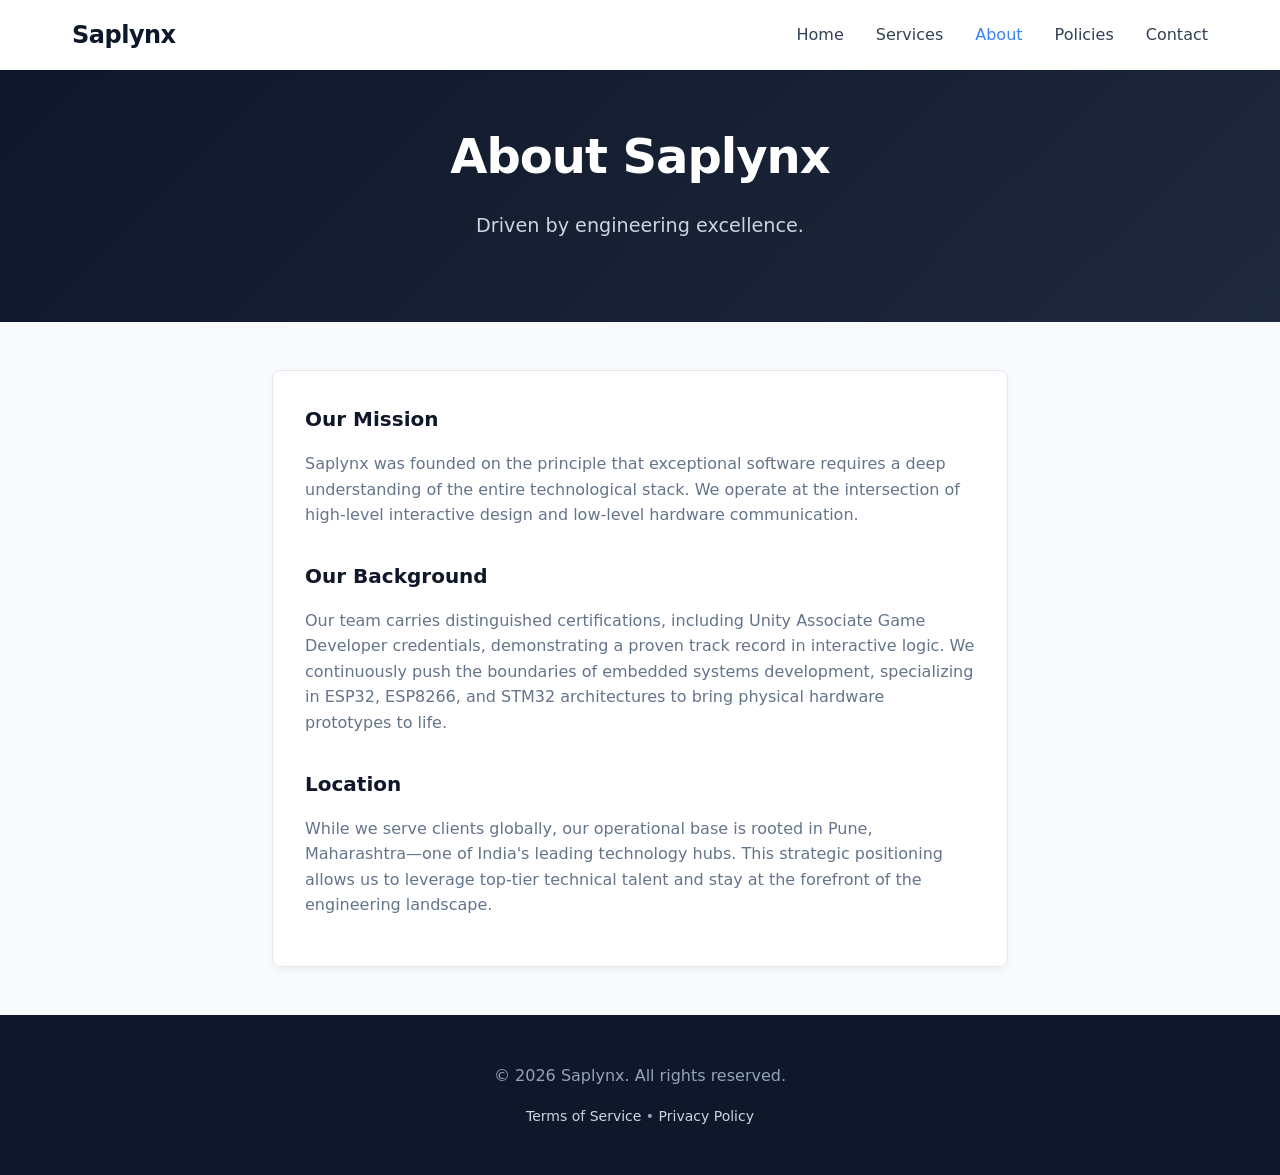
==== about.html @ 7571489c "update" ====
<!DOCTYPE html>
<html lang="en">
<head>
    <meta charset="UTF-8">
    <meta name="viewport" content="width=device-width, initial-scale=1.0">
    <title>About | Saplynx</title>
    <link rel="stylesheet" href="styles.css">
</head>
<body>
    <nav>
        <div class="nav-container">
            <a href="index.html" class="logo">Saplynx</a>
            <div class="nav-links">
                <a href="index.html" >Home</a>
                <a href="services.html" >Services</a>
                <a href="about.html" class="active">About</a>
                <a href="policies.html" >Policies</a>
                <a href="contact.html" >Contact</a>
            </div>
        </div>
    </nav>
    
    <div class="hero" style="padding: 3rem 2rem;">
        <h1>About Saplynx</h1>
        <p>Driven by engineering excellence.</p>
    </div>
    <main style="max-width: 800px;">
        <div class="card">
            <h3>Our Mission</h3>
            <p>Saplynx was founded on the principle that exceptional software requires a deep understanding of the entire technological stack. We operate at the intersection of high-level interactive design and low-level hardware communication.</p>
            
            <h3 style="margin-top: 2rem;">Our Background</h3>
            <p>Our team carries distinguished certifications, including Unity Associate Game Developer credentials, demonstrating a proven track record in interactive logic. We continuously push the boundaries of embedded systems development, specializing in ESP32, ESP8266, and STM32 architectures to bring physical hardware prototypes to life.</p>

            <h3 style="margin-top: 2rem;">Location</h3>
            <p>While we serve clients globally, our operational base is rooted in Pune, Maharashtra—one of India's leading technology hubs. This strategic positioning allows us to leverage top-tier technical talent and stay at the forefront of the engineering landscape.</p>
        </div>
    </main>

    <footer>
        <div class="nav-container" style="flex-direction: column; gap: 1rem;">
            <p>&copy; 2026 Saplynx. All rights reserved.</p>
            <p style="font-size: 0.875rem;">
                <a href="policies.html">Terms of Service</a> &bull; 
                <a href="policies.html">Privacy Policy</a>
            </p>
        </div>
    </footer>
</body>
</html>
---- styles.css ----
:root {
    --primary: #0f172a;
    --primary-light: #1e293b;
    --accent: #3b82f6;
    --accent-hover: #2563eb;
    --wa-color: #25D366;
    --wa-hover: #128C7E;
    --text-main: #334155;
    --text-light: #64748b;
    --bg-main: #f8fafc;
    --bg-card: #ffffff;
    --border: #e2e8f0;
}

* { box-sizing: border-box; margin: 0; padding: 0; }

body {
    font-family: system-ui, -apple-system, BlinkMacSystemFont, 'Segoe UI', Roboto, sans-serif;
    line-height: 1.6;
    color: var(--text-main);
    background-color: var(--bg-main);
    display: flex;
    flex-direction: column;
    min-height: 100vh;
}

/* Navigation */
nav {
    background-color: var(--bg-card);
    box-shadow: 0 1px 3px rgba(0,0,0,0.05);
    position: sticky;
    top: 0;
    z-index: 100;
}
.nav-container {
    max-width: 1200px;
    margin: 0 auto;
    padding: 1rem 2rem;
    display: flex;
    justify-content: space-between;
    align-items: center;
}
.logo {
    font-size: 1.5rem;
    font-weight: 700;
    color: var(--primary);
    text-decoration: none;
    letter-spacing: -0.5px;
}
.nav-links {
    display: flex;
    gap: 2rem;
}
.nav-links a {
    text-decoration: none;
    color: var(--text-main);
    font-weight: 500;
    transition: color 0.2s;
}
.nav-links a:hover {
    color: var(--accent);
}
.nav-links a.active {
    color: var(--accent);
}

/* Header/Hero */
.hero {
    background: linear-gradient(135deg, var(--primary) 0%, var(--primary-light) 100%);
    color: white;
    padding: 5rem 2rem;
    text-align: center;
}
.hero h1 {
    font-size: 3rem;
    margin-bottom: 1rem;
    letter-spacing: -1px;
}
.hero p {
    font-size: 1.2rem;
    max-width: 600px;
    margin: 0 auto 2rem;
    color: #cbd5e1;
}

/* Buttons */
.btn {
    display: inline-flex;
    align-items: center;
    padding: 0.75rem 1.5rem;
    border-radius: 6px;
    font-weight: 600;
    text-decoration: none;
    transition: all 0.2s;
    cursor: pointer;
}
.btn-primary {
    background-color: var(--accent);
    color: white;
}
.btn-primary:hover {
    background-color: var(--accent-hover);
}
.btn-wa {
    background-color: var(--wa-color);
    color: white;
}
.btn-wa:hover {
    background-color: var(--wa-hover);
}
.btn svg {
    margin-right: 0.5rem;
    fill: currentColor;
    width: 20px;
    height: 20px;
}

/* Main Content */
main {
    flex: 1;
    max-width: 1200px;
    margin: 0 auto;
    padding: 3rem 2rem;
    width: 100%;
}

.section-title {
    font-size: 2rem;
    color: var(--primary);
    margin-bottom: 2rem;
    text-align: center;
}

/* Grids */
.grid-2 {
    display: grid;
    grid-template-columns: repeat(auto-fit, minmax(300px, 1fr));
    gap: 2rem;
}
.grid-3 {
    display: grid;
    grid-template-columns: repeat(auto-fit, minmax(300px, 1fr));
    gap: 2rem;
}

/* Cards */
.card {
    background: var(--bg-card);
    border: 1px solid var(--border);
    border-radius: 8px;
    padding: 2rem;
    box-shadow: 0 4px 6px -1px rgba(0, 0, 0, 0.05);
    transition: transform 0.2s;
}
.card:hover {
    transform: translateY(-5px);
}
.card h3 {
    color: var(--primary);
    margin-bottom: 1rem;
    font-size: 1.25rem;
}
.card p {
    color: var(--text-light);
    margin-bottom: 1rem;
}

/* Policy Content */
.policy-content h3 {
    color: var(--primary);
    margin: 2rem 0 1rem;
}
.policy-content ul {
    padding-left: 1.5rem;
    margin-bottom: 1rem;
}
.policy-content li {
    margin-bottom: 0.5rem;
}

/* Footer */
footer {
    background-color: var(--primary);
    color: #94a3b8;
    text-align: center;
    padding: 2rem;
    margin-top: auto;
}
footer a {
    color: #cbd5e1;
    text-decoration: none;
}
footer a:hover {
    color: white;
}
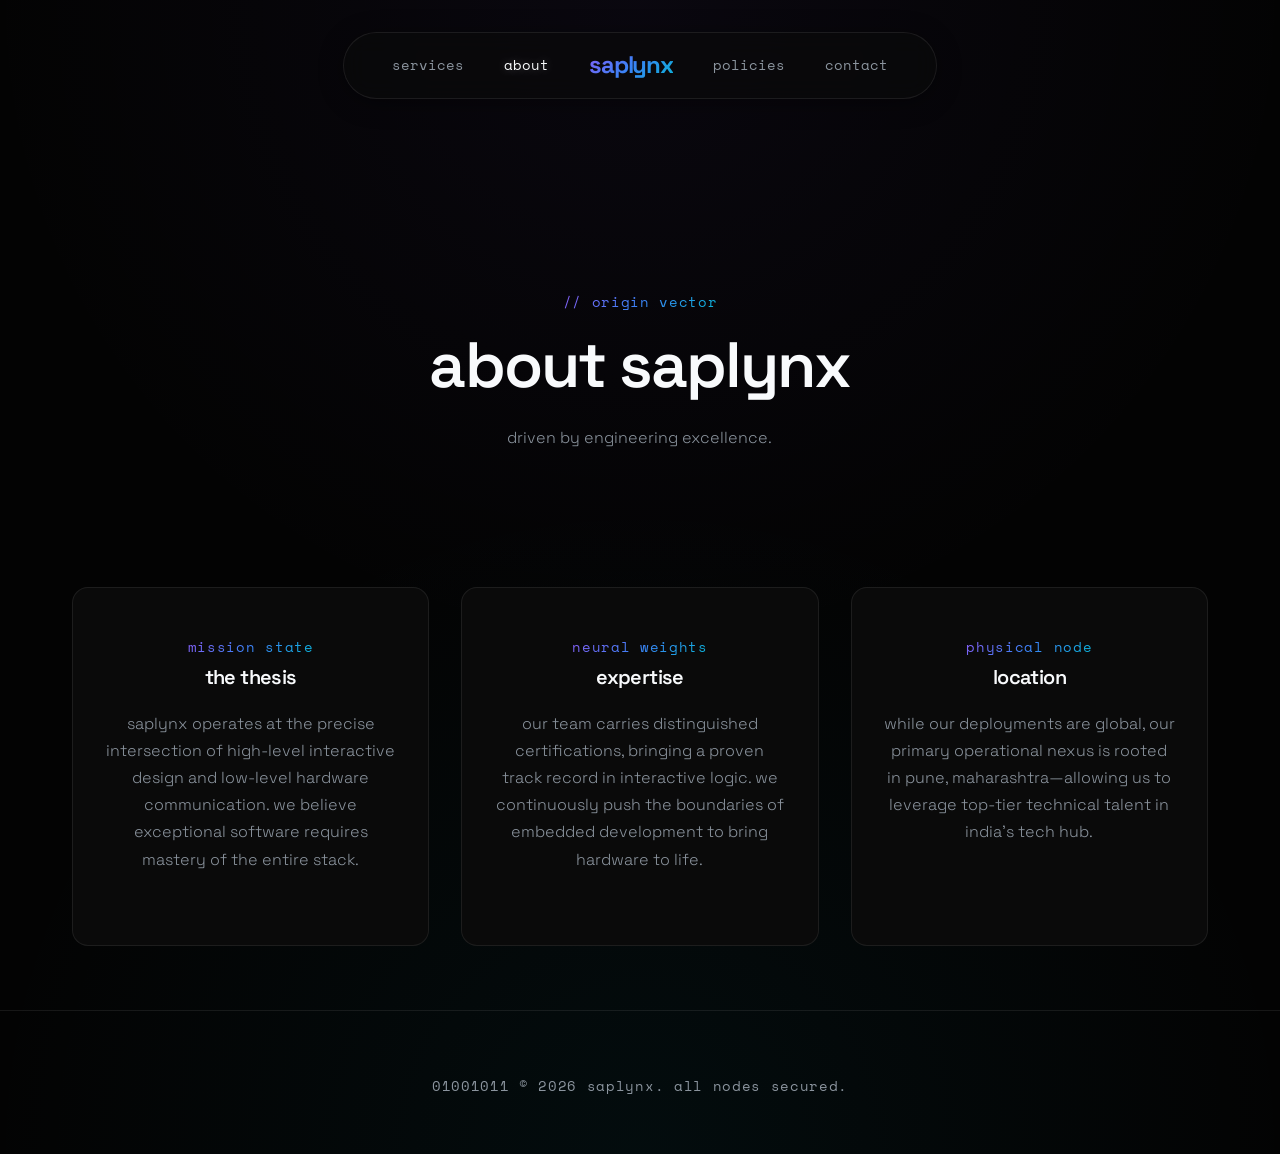
==== commit dc080308: "update" ====
--- a/about.html
+++ b/about.html
@@ -3,47 +3,49 @@
 <head>
     <meta charset="UTF-8">
     <meta name="viewport" content="width=device-width, initial-scale=1.0">
-    <title>About | Saplynx</title>
+    <title>saplynx | about</title>
     <link rel="stylesheet" href="styles.css">
 </head>
 <body>
     <nav>
-        <div class="nav-container">
-            <a href="index.html" class="logo">Saplynx</a>
-            <div class="nav-links">
-                <a href="index.html" >Home</a>
-                <a href="services.html" >Services</a>
-                <a href="about.html" class="active">About</a>
-                <a href="policies.html" >Policies</a>
-                <a href="contact.html" >Contact</a>
-            </div>
+        <div class="pill-menu">
+            <a href="services.html" >services</a>
+            <a href="about.html" class="active">about</a>
+            <a href="index.html" class="logo gradient-text">saplynx</a>
+            <a href="policies.html" >policies</a>
+            <a href="contact.html" >contact</a>
         </div>
     </nav>
-    
-    <div class="hero" style="padding: 3rem 2rem;">
-        <h1>About Saplynx</h1>
-        <p>Driven by engineering excellence.</p>
+    <main>
+        
+    <div class="hero">
+        <span class="mono gradient-text" style="margin-bottom: 1rem;">// origin vector</span>
+        <h1>about saplynx</h1>
+        <p>driven by engineering excellence.</p>
     </div>
-    <main style="max-width: 800px;">
-        <div class="card">
-            <h3>Our Mission</h3>
-            <p>Saplynx was founded on the principle that exceptional software requires a deep understanding of the entire technological stack. We operate at the intersection of high-level interactive design and low-level hardware communication.</p>
-            
-            <h3 style="margin-top: 2rem;">Our Background</h3>
-            <p>Our team carries distinguished certifications, including Unity Associate Game Developer credentials, demonstrating a proven track record in interactive logic. We continuously push the boundaries of embedded systems development, specializing in ESP32, ESP8266, and STM32 architectures to bring physical hardware prototypes to life.</p>
 
-            <h3 style="margin-top: 2rem;">Location</h3>
-            <p>While we serve clients globally, our operational base is rooted in Pune, Maharashtra—one of India's leading technology hubs. This strategic positioning allows us to leverage top-tier technical talent and stay at the forefront of the engineering landscape.</p>
+    <div class="grid-3">
+        <div class="glass-card">
+            <span class="mono gradient-text">mission state</span>
+            <h3>the thesis</h3>
+            <p>saplynx operates at the precise intersection of high-level interactive design and low-level hardware communication. we believe exceptional software requires mastery of the entire stack.</p>
         </div>
+        <div class="glass-card">
+            <span class="mono gradient-text">neural weights</span>
+            <h3>expertise</h3>
+            <p>our team carries distinguished certifications, bringing a proven track record in interactive logic. we continuously push the boundaries of embedded development to bring hardware to life.</p>
+        </div>
+        <div class="glass-card">
+            <span class="mono gradient-text">physical node</span>
+            <h3>location</h3>
+            <p>while our deployments are global, our primary operational nexus is rooted in pune, maharashtra—allowing us to leverage top-tier technical talent in india's tech hub.</p>
+        </div>
+    </div>
+
     </main>
-
     <footer>
-        <div class="nav-container" style="flex-direction: column; gap: 1rem;">
-            <p>&copy; 2026 Saplynx. All rights reserved.</p>
-            <p style="font-size: 0.875rem;">
-                <a href="policies.html">Terms of Service</a> &bull; 
-                <a href="policies.html">Privacy Policy</a>
-            </p>
+        <div class="mono">
+            <p>01001011 &copy; 2026 saplynx. all nodes secured.</p>
         </div>
     </footer>
 </body>
--- a/styles.css
+++ b/styles.css
@@ -1,196 +1,295 @@
+
+@import url('https://fonts.googleapis.com/css2?family=Space+Grotesk:wght@300;400;600;700&family=Space+Mono:ital,wght@0,400;0,700;1,400&display=swap');
 
 :root {
-    --primary: #0f172a;
-    --primary-light: #1e293b;
-    --accent: #3b82f6;
-    --accent-hover: #2563eb;
+    --bg-base: #030303;
+    --bg-surface: #0a0a0a;
+    --text-primary: #f8fafc;
+    --text-secondary: #8b949e;
+    --accent-glow: #8b5cf6;
+    --accent-gradient: linear-gradient(135deg, #8b5cf6 0%, #3b82f6 50%, #06b6d4 100%);
     --wa-color: #25D366;
-    --wa-hover: #128C7E;
-    --text-main: #334155;
-    --text-light: #64748b;
-    --bg-main: #f8fafc;
-    --bg-card: #ffffff;
-    --border: #e2e8f0;
-}
-
-* { box-sizing: border-box; margin: 0; padding: 0; }
+    --border-subtle: rgba(255, 255, 255, 0.08);
+    --border-hover: rgba(255, 255, 255, 0.2);
+}
+
+* {
+    box-sizing: border-box;
+    margin: 0;
+    padding: 0;
+}
 
 body {
-    font-family: system-ui, -apple-system, BlinkMacSystemFont, 'Segoe UI', Roboto, sans-serif;
-    line-height: 1.6;
-    color: var(--text-main);
-    background-color: var(--bg-main);
-    display: flex;
-    flex-direction: column;
+    font-family: 'Space Grotesk', sans-serif;
+    line-height: 1.7;
+    color: var(--text-primary);
+    background-color: var(--bg-base);
+    background-image: 
+        radial-gradient(circle at 50% 0%, rgba(139, 92, 246, 0.05) 0%, transparent 50%),
+        radial-gradient(circle at 50% 100%, rgba(6, 182, 212, 0.05) 0%, transparent 50%);
     min-height: 100vh;
-}
-
-/* Navigation */
+    display: flex;
+    flex-direction: column;
+    align-items: center;
+    text-align: center;
+}
+
+/* Typography & Web3 Elements */
+h1, h2, h3 {
+    font-weight: 600;
+    letter-spacing: -0.03em;
+}
+
+h1 {
+    font-size: clamp(2.5rem, 5vw, 4.5rem);
+    line-height: 1.1;
+    margin-bottom: 1.5rem;
+}
+
+h2 {
+    font-size: 2rem;
+    margin-bottom: 3rem;
+}
+
+h3 {
+    font-size: 1.25rem;
+    margin-bottom: 1rem;
+    color: var(--text-primary);
+}
+
+p {
+    color: var(--text-secondary);
+    font-weight: 300;
+    max-width: 600px;
+    margin: 0 auto 1.5rem auto;
+}
+
+.mono {
+    font-family: 'Space Mono', monospace;
+    font-size: 0.85rem;
+    text-transform: lowercase;
+    letter-spacing: 0.05em;
+    color: var(--text-secondary);
+}
+
+.gradient-text {
+    background: var(--accent-gradient);
+    -webkit-background-clip: text;
+    -webkit-text-fill-color: transparent;
+    background-clip: text;
+    color: transparent;
+}
+
+/* Symmetric Navigation */
 nav {
-    background-color: var(--bg-card);
-    box-shadow: 0 1px 3px rgba(0,0,0,0.05);
+    width: 100%;
+    padding: 2rem 1rem;
+    display: flex;
+    justify-content: center;
     position: sticky;
     top: 0;
     z-index: 100;
 }
-.nav-container {
-    max-width: 1200px;
-    margin: 0 auto;
-    padding: 1rem 2rem;
-    display: flex;
-    justify-content: space-between;
-    align-items: center;
-}
-.logo {
+
+.pill-menu {
+    display: flex;
+    align-items: center;
+    justify-content: center;
+    gap: 2.5rem;
+    background: rgba(10, 10, 10, 0.6);
+    backdrop-filter: blur(12px);
+    -webkit-backdrop-filter: blur(12px);
+    border: 1px solid var(--border-subtle);
+    border-radius: 100px;
+    padding: 0.75rem 3rem;
+    box-shadow: 0 4px 24px rgba(0, 0, 0, 0.4);
+}
+
+.pill-menu a {
+    text-decoration: none;
+    color: var(--text-secondary);
+    font-size: 0.9rem;
+    transition: all 0.3s ease;
+    font-family: 'Space Mono', monospace;
+}
+
+.pill-menu a:hover, .pill-menu a.active {
+    color: var(--text-primary);
+    text-shadow: 0 0 10px rgba(255, 255, 255, 0.3);
+}
+
+.pill-menu .logo {
     font-size: 1.5rem;
     font-weight: 700;
-    color: var(--primary);
-    text-decoration: none;
-    letter-spacing: -0.5px;
-}
-.nav-links {
-    display: flex;
+    font-family: 'Space Grotesk', sans-serif;
+    color: #fff;
+    letter-spacing: -0.05em;
+}
+
+/* Layout & Symmetrical Containers */
+main {
+    flex: 1;
+    width: 100%;
+    max-width: 1200px;
+    padding: 4rem 2rem;
+    display: flex;
+    flex-direction: column;
+    align-items: center;
+}
+
+.hero {
+    padding: 6rem 0 4rem 0;
+    display: flex;
+    flex-direction: column;
+    align-items: center;
+    max-width: 800px;
+}
+
+/* The Magic of 3 - Symmetrical Grids */
+.grid-3 {
+    display: grid;
+    grid-template-columns: repeat(3, 1fr);
     gap: 2rem;
-}
-.nav-links a {
-    text-decoration: none;
-    color: var(--text-main);
-    font-weight: 500;
-    transition: color 0.2s;
-}
-.nav-links a:hover {
-    color: var(--accent);
-}
-.nav-links a.active {
-    color: var(--accent);
-}
-
-/* Header/Hero */
-.hero {
-    background: linear-gradient(135deg, var(--primary) 0%, var(--primary-light) 100%);
-    color: white;
-    padding: 5rem 2rem;
-    text-align: center;
-}
-.hero h1 {
-    font-size: 3rem;
-    margin-bottom: 1rem;
-    letter-spacing: -1px;
-}
-.hero p {
-    font-size: 1.2rem;
-    max-width: 600px;
-    margin: 0 auto 2rem;
-    color: #cbd5e1;
-}
-
-/* Buttons */
+    width: 100%;
+    margin-top: 3rem;
+}
+
+/* Web3 Cards */
+.glass-card {
+    background: var(--bg-surface);
+    border: 1px solid var(--border-subtle);
+    border-radius: 16px;
+    padding: 3rem 2rem;
+    transition: all 0.4s cubic-bezier(0.4, 0, 0.2, 1);
+    position: relative;
+    overflow: hidden;
+    display: flex;
+    flex-direction: column;
+    align-items: center;
+}
+
+.glass-card::before {
+    content: '';
+    position: absolute;
+    top: 0;
+    left: 0;
+    right: 0;
+    height: 1px;
+    background: linear-gradient(90deg, transparent, rgba(255,255,255,0.2), transparent);
+    opacity: 0;
+    transition: opacity 0.4s ease;
+}
+
+.glass-card:hover {
+    transform: translateY(-4px);
+    border-color: var(--border-hover);
+    box-shadow: 0 10px 30px -10px rgba(139, 92, 246, 0.1);
+}
+
+.glass-card:hover::before {
+    opacity: 1;
+}
+
+/* Call to Action Buttons */
 .btn {
     display: inline-flex;
     align-items: center;
-    padding: 0.75rem 1.5rem;
-    border-radius: 6px;
+    justify-content: center;
+    padding: 1rem 2.5rem;
+    border-radius: 100px;
     font-weight: 600;
     text-decoration: none;
-    transition: all 0.2s;
+    transition: all 0.3s ease;
     cursor: pointer;
-}
-.btn-primary {
-    background-color: var(--accent);
-    color: white;
-}
-.btn-primary:hover {
-    background-color: var(--accent-hover);
-}
+    font-family: 'Space Mono', monospace;
+    font-size: 0.9rem;
+    letter-spacing: 0.05em;
+    border: 1px solid transparent;
+}
+
+.btn-glow {
+    background: var(--text-primary);
+    color: var(--bg-base);
+    box-shadow: 0 0 20px rgba(255, 255, 255, 0.1);
+}
+
+.btn-glow:hover {
+    box-shadow: 0 0 30px rgba(255, 255, 255, 0.2);
+    transform: scale(1.02);
+}
+
 .btn-wa {
-    background-color: var(--wa-color);
-    color: white;
-}
+    background: transparent;
+    color: var(--wa-color);
+    border: 1px solid rgba(37, 211, 102, 0.3);
+}
+
 .btn-wa:hover {
-    background-color: var(--wa-hover);
-}
+    background: rgba(37, 211, 102, 0.1);
+    border-color: var(--wa-color);
+    box-shadow: 0 0 20px rgba(37, 211, 102, 0.15);
+}
+
 .btn svg {
-    margin-right: 0.5rem;
+    margin-right: 0.75rem;
     fill: currentColor;
     width: 20px;
     height: 20px;
 }
 
-/* Main Content */
-main {
-    flex: 1;
-    max-width: 1200px;
-    margin: 0 auto;
-    padding: 3rem 2rem;
-    width: 100%;
-}
-
-.section-title {
-    font-size: 2rem;
-    color: var(--primary);
-    margin-bottom: 2rem;
-    text-align: center;
-}
-
-/* Grids */
-.grid-2 {
-    display: grid;
-    grid-template-columns: repeat(auto-fit, minmax(300px, 1fr));
+/* Symmetrical Lists for Policies */
+.policy-container {
+    max-width: 800px;
+    width: 100%;
+    display: flex;
+    flex-direction: column;
     gap: 2rem;
 }
-.grid-3 {
-    display: grid;
-    grid-template-columns: repeat(auto-fit, minmax(300px, 1fr));
-    gap: 2rem;
-}
-
-/* Cards */
-.card {
-    background: var(--bg-card);
-    border: 1px solid var(--border);
-    border-radius: 8px;
-    padding: 2rem;
-    box-shadow: 0 4px 6px -1px rgba(0, 0, 0, 0.05);
-    transition: transform 0.2s;
-}
-.card:hover {
-    transform: translateY(-5px);
-}
-.card h3 {
-    color: var(--primary);
-    margin-bottom: 1rem;
-    font-size: 1.25rem;
-}
-.card p {
-    color: var(--text-light);
-    margin-bottom: 1rem;
-}
-
-/* Policy Content */
-.policy-content h3 {
-    color: var(--primary);
-    margin: 2rem 0 1rem;
-}
-.policy-content ul {
-    padding-left: 1.5rem;
-    margin-bottom: 1rem;
-}
-.policy-content li {
-    margin-bottom: 0.5rem;
+
+.policy-block {
+    background: var(--bg-surface);
+    border: 1px solid var(--border-subtle);
+    border-radius: 16px;
+    padding: 2.5rem;
+}
+
+.policy-block ul {
+    list-style: none;
+    padding: 0;
+}
+
+.policy-block li {
+    color: var(--text-secondary);
+    margin-bottom: 0.75rem;
+    font-weight: 300;
+}
+
+.policy-block strong {
+    color: var(--text-primary);
+    font-weight: 600;
 }
 
 /* Footer */
 footer {
-    background-color: var(--primary);
-    color: #94a3b8;
-    text-align: center;
-    padding: 2rem;
+    width: 100%;
+    padding: 4rem 2rem 2rem 2rem;
+    border-top: 1px solid var(--border-subtle);
     margin-top: auto;
 }
-footer a {
-    color: #cbd5e1;
-    text-decoration: none;
-}
-footer a:hover {
-    color: white;
-}
+
+/* Responsive */
+@media (max-width: 900px) {
+    .grid-3 {
+        grid-template-columns: 1fr;
+    }
+    .pill-menu {
+        flex-wrap: wrap;
+        padding: 1rem;
+        border-radius: 16px;
+        gap: 1.5rem;
+    }
+    .pill-menu .logo {
+        width: 100%;
+        margin-bottom: 0.5rem;
+    }
+}
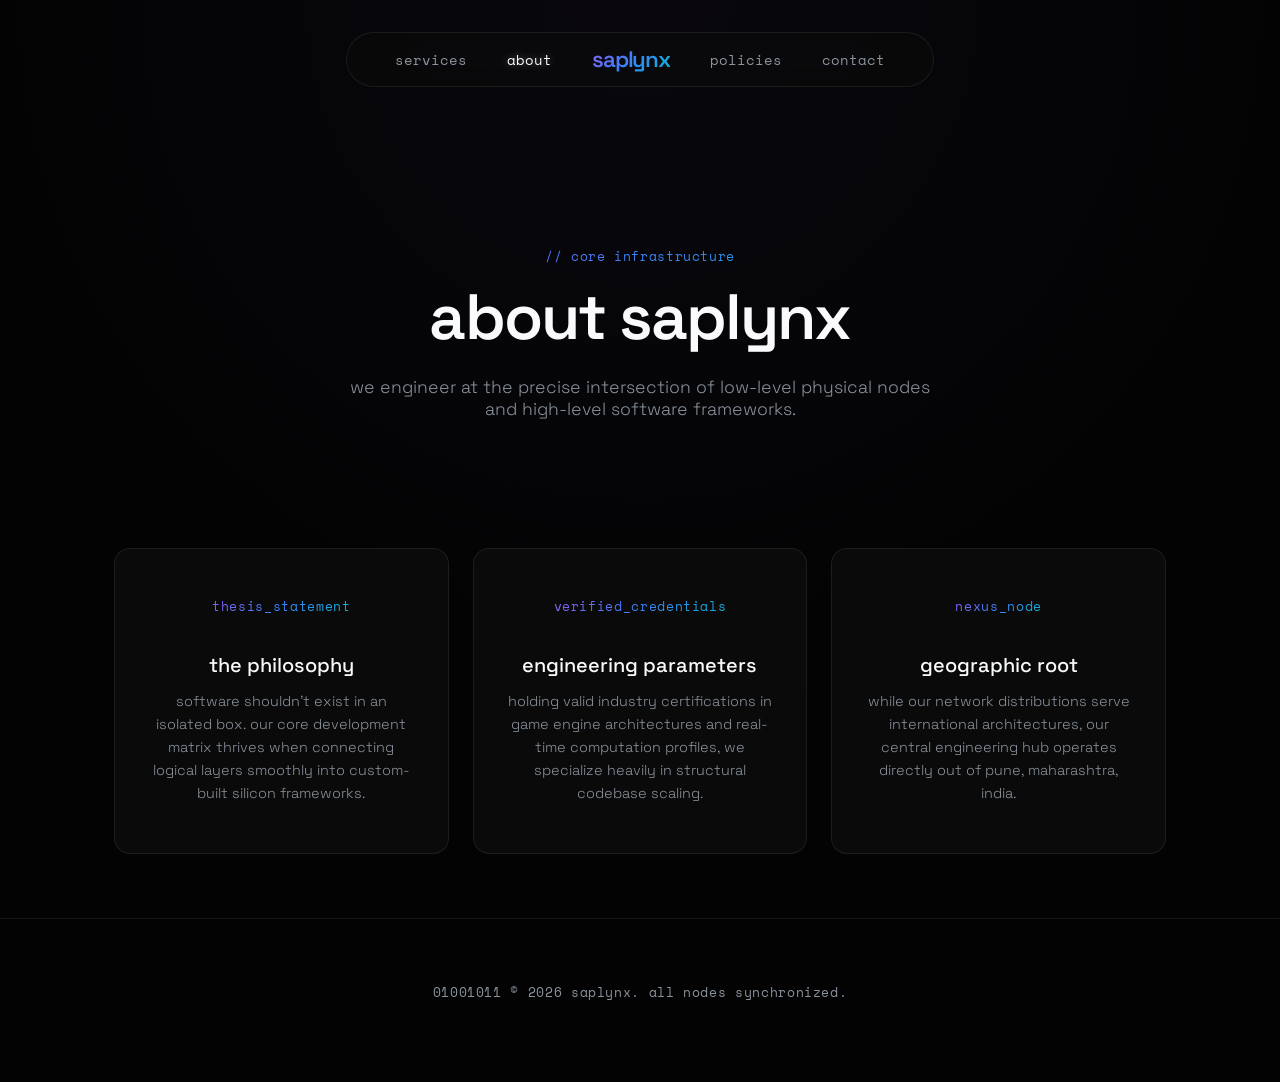
==== commit 6e9aa610: "update" ====
--- a/about.html
+++ b/about.html
@@ -4,49 +4,66 @@
     <meta charset="UTF-8">
     <meta name="viewport" content="width=device-width, initial-scale=1.0">
     <title>saplynx | about</title>
-    <link rel="stylesheet" href="styles.css">
+    <style>
+        @import url('https://fonts.googleapis.com/css2?family=Space+Grotesk:wght@300;400;500;600&family=Space+Mono&display=swap');
+        :root { --bg-base: #030303; --bg-surface: #0a0a0a; --text-primary: #f8fafc; --text-secondary: #8b949e; --accent-gradient: linear-gradient(135deg, #8b5cf6 0%, #3b82f6 50%, #06b6d4 100%); --border: rgba(255, 255, 255, 0.08); }
+        * { box-sizing: border-box; margin: 0; padding: 0; }
+        body { font-family: 'Space Grotesk', sans-serif; background-color: var(--bg-base); color: var(--text-primary); min-height: 100vh; display: flex; flex-direction: column; align-items: center; background-image: radial-gradient(circle at 50% 0%, rgba(139, 92, 246, 0.04) 0%, transparent 60%); }
+        nav { width: 100%; padding: 2rem 1rem; display: flex; justify-content: center; position: sticky; top: 0; z-index: 100; }
+        .pill-menu { display: flex; align-items: center; justify-content: center; gap: 2.5rem; background: rgba(10, 10, 10, 0.7); backdrop-filter: blur(12px); -webkit-backdrop-filter: blur(12px); border: 1px solid var(--border); border-radius: 100px; padding: 0.75rem 3rem; }
+        .pill-menu a { text-decoration: none; color: var(--text-secondary); font-family: 'Space Mono', monospace; font-size: 0.85rem; transition: all 0.3s; text-transform: lowercase; }
+        .pill-menu a:hover, .pill-menu a.active { color: var(--text-primary); text-shadow: 0 0 8px rgba(255,255,255,0.4); }
+        .pill-menu .logo { font-size: 1.4rem; font-weight: 600; color: #fff; font-family: 'Space Grotesk', sans-serif; letter-spacing: -0.05em; }
+        .gradient-text { background: var(--accent-gradient); -webkit-background-clip: text; -webkit-text-fill-color: transparent; background-clip: text; }
+        main { flex: 1; width: 100%; max-width: 1100px; padding: 4rem 1.5rem; display: flex; flex-direction: column; align-items: center; }
+        .hero { padding: 4rem 1rem; max-width: 750px; text-align: center; }
+        .hero h1 { font-size: clamp(2.2rem, 5vw, 4rem); line-height: 1.1; margin-bottom: 1.5rem; font-weight: 600; letter-spacing: -0.03em; text-transform: lowercase; }
+        .hero p { color: var(--text-secondary); font-size: 1.1rem; max-width: 580px; margin: 0 auto; font-weight: 300; text-transform: lowercase; }
+        .mono { font-family: 'Space Mono', monospace; font-size: 0.8rem; letter-spacing: 0.05em; color: var(--text-secondary); text-transform: lowercase; margin-bottom: 1rem; display: block; }
+        .grid-3 { display: grid; grid-template-columns: repeat(3, 1fr); gap: 1.5rem; width: 100%; margin-top: 4rem; }
+        .glass-card { background: var(--bg-surface); border: 1px solid var(--border); border-radius: 16px; padding: 3rem 2rem; transition: all 0.3s; text-align: center; display: flex; flex-direction: column; align-items: center; }
+        .glass-card h3 { font-size: 1.25rem; margin: 1.2rem 0 0.75rem 0; font-weight: 500; text-transform: lowercase; }
+        .glass-card p { color: var(--text-secondary); font-size: 0.9rem; font-weight: 300; line-height: 1.6; text-transform: lowercase; }
+        footer { width: 100%; padding: 4rem 1rem; border-top: 1px solid var(--border); text-align: center; margin-top: auto; }
+        @media (max-width: 850px) { .grid-3 { grid-template-columns: 1fr; } .pill-menu { flex-wrap: wrap; padding: 1rem; border-radius: 20px; gap: 1rem; } .pill-menu .logo { width: 100%; order: -1; text-align: center; margin-bottom: 0.2rem; } }
+    </style>
 </head>
 <body>
     <nav>
         <div class="pill-menu">
-            <a href="services.html" >services</a>
+            <a href="services.html">services</a>
             <a href="about.html" class="active">about</a>
             <a href="index.html" class="logo gradient-text">saplynx</a>
-            <a href="policies.html" >policies</a>
-            <a href="contact.html" >contact</a>
+            <a href="policies.html">policies</a>
+            <a href="contact.html">contact</a>
         </div>
     </nav>
     <main>
-        
-    <div class="hero">
-        <span class="mono gradient-text" style="margin-bottom: 1rem;">// origin vector</span>
-        <h1>about saplynx</h1>
-        <p>driven by engineering excellence.</p>
-    </div>
-
-    <div class="grid-3">
-        <div class="glass-card">
-            <span class="mono gradient-text">mission state</span>
-            <h3>the thesis</h3>
-            <p>saplynx operates at the precise intersection of high-level interactive design and low-level hardware communication. we believe exceptional software requires mastery of the entire stack.</p>
+        <div class="hero">
+            <span class="mono gradient-text">// core infrastructure</span>
+            <h1>about saplynx</h1>
+            <p>we engineer at the precise intersection of low-level physical nodes and high-level software frameworks.</p>
         </div>
-        <div class="glass-card">
-            <span class="mono gradient-text">neural weights</span>
-            <h3>expertise</h3>
-            <p>our team carries distinguished certifications, bringing a proven track record in interactive logic. we continuously push the boundaries of embedded development to bring hardware to life.</p>
+        <div class="grid-3">
+            <div class="glass-card">
+                <span class="mono gradient-text">thesis_statement</span>
+                <h3>the philosophy</h3>
+                <p>software shouldn't exist in an isolated box. our core development matrix thrives when connecting logical layers smoothly into custom-built silicon frameworks.</p>
+            </div>
+            <div class="glass-card">
+                <span class="mono gradient-text">verified_credentials</span>
+                <h3>engineering parameters</h3>
+                <p>holding valid industry certifications in game engine architectures and real-time computation profiles, we specialize heavily in structural codebase scaling.</p>
+            </div>
+            <div class="glass-card">
+                <span class="mono gradient-text">nexus_node</span>
+                <h3>geographic root</h3>
+                <p>while our network distributions serve international architectures, our central engineering hub operates directly out of pune, maharashtra, india.</p>
+            </div>
         </div>
-        <div class="glass-card">
-            <span class="mono gradient-text">physical node</span>
-            <h3>location</h3>
-            <p>while our deployments are global, our primary operational nexus is rooted in pune, maharashtra—allowing us to leverage top-tier technical talent in india's tech hub.</p>
-        </div>
-    </div>
-
     </main>
     <footer>
-        <div class="mono">
-            <p>01001011 &copy; 2026 saplynx. all nodes secured.</p>
-        </div>
+        <span class="mono">01001011 &copy; 2026 saplynx. all nodes synchronized.</span>
     </footer>
 </body>
-</html>+</html>
